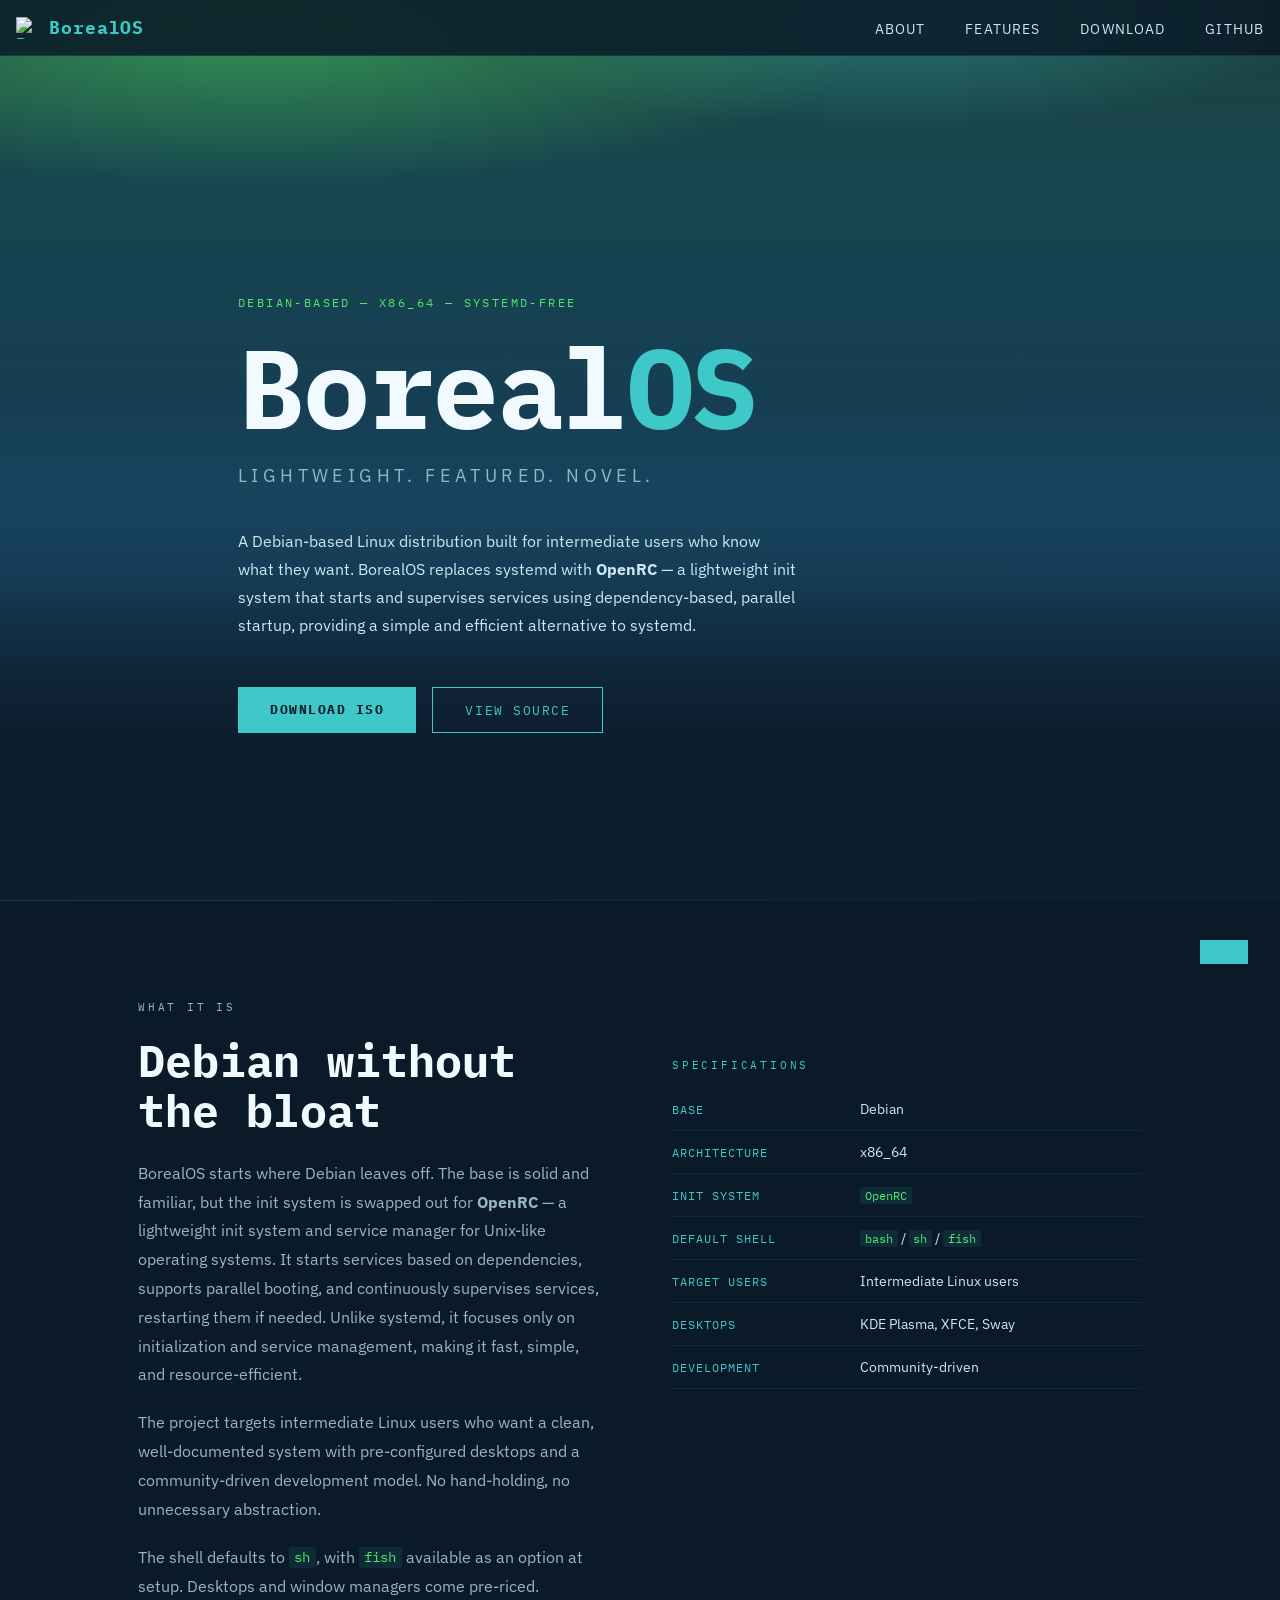
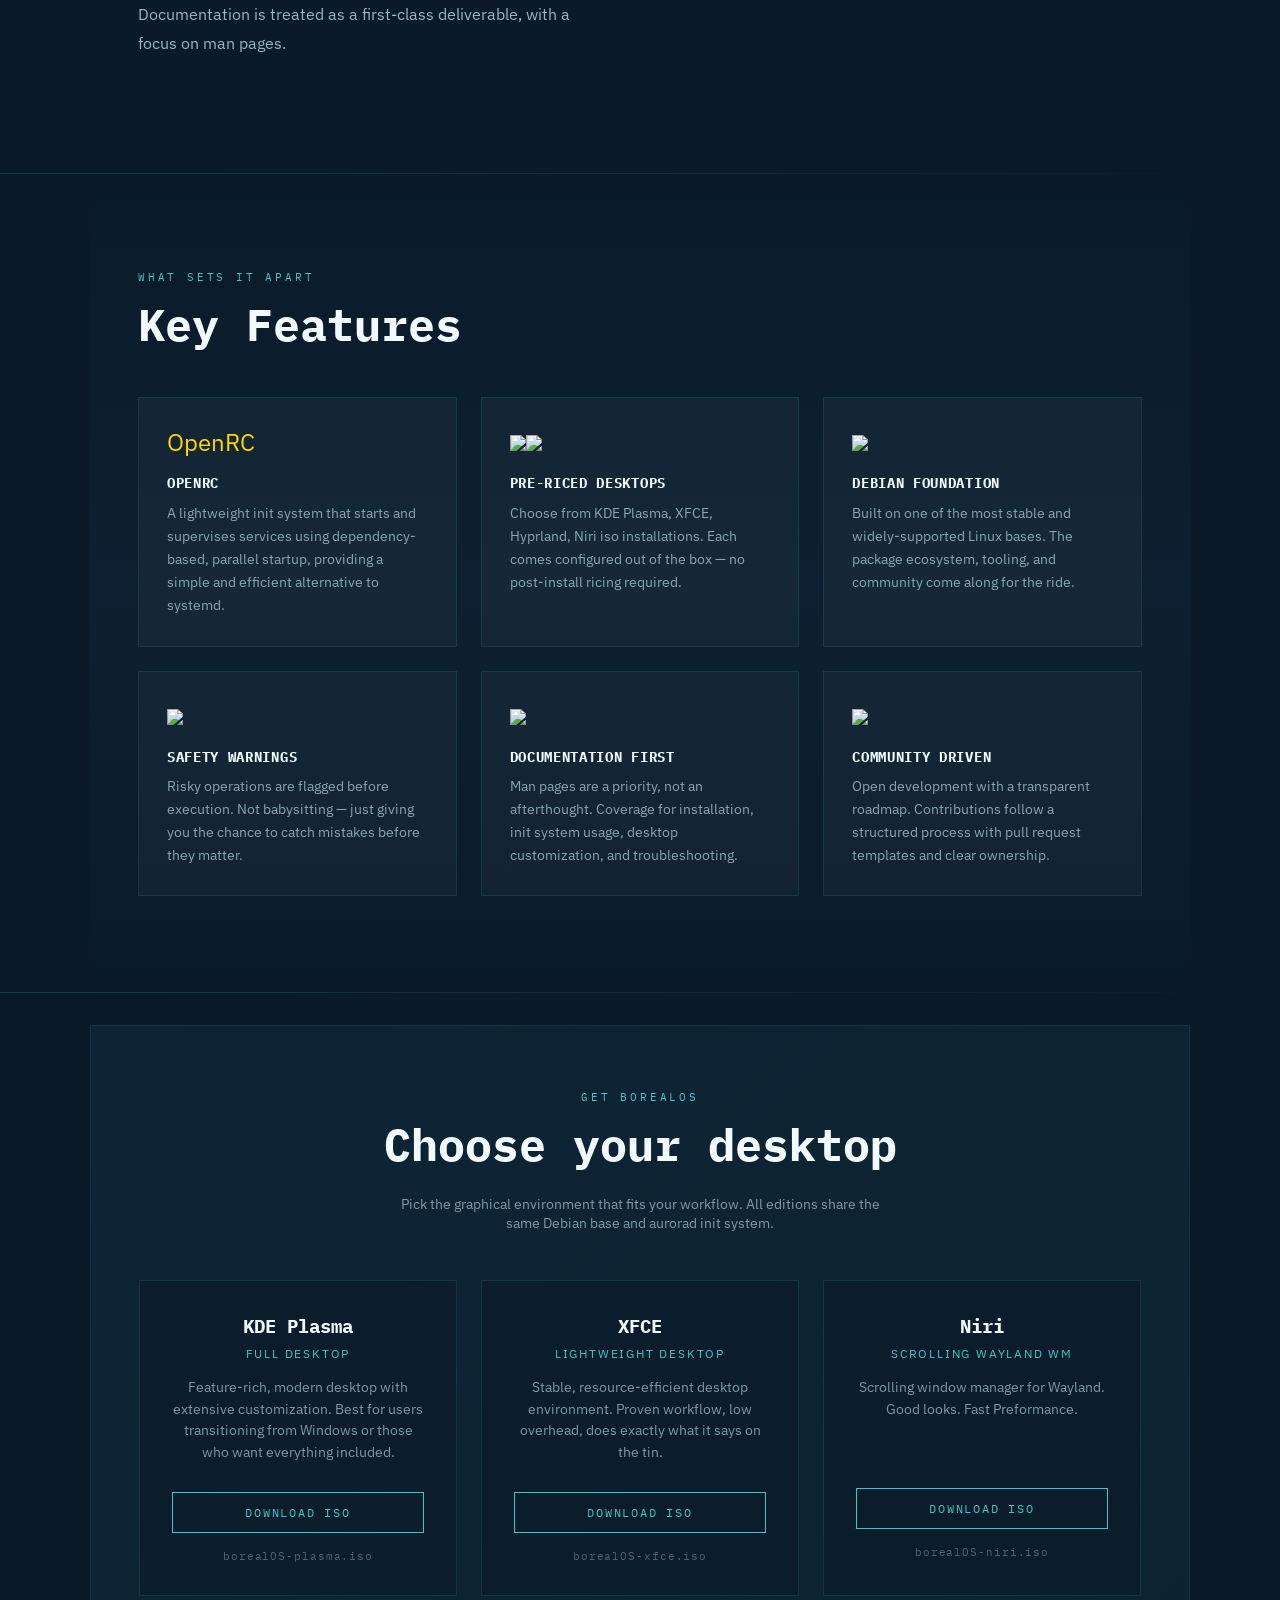
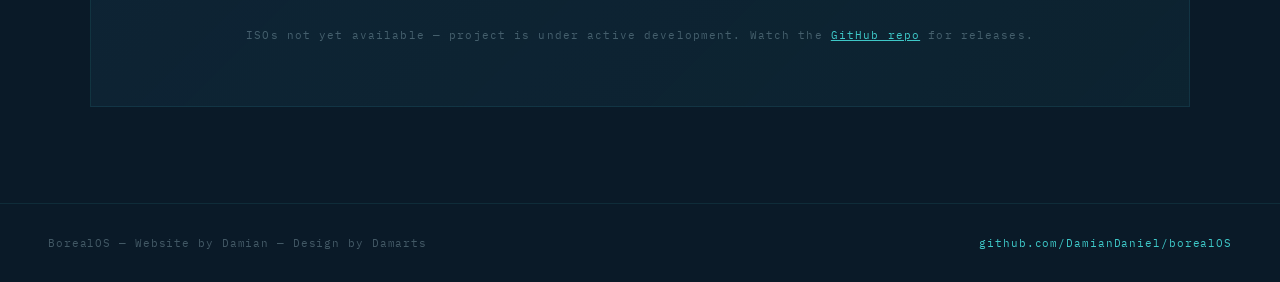
==== src/website/index.html @ f5bd5608 "updated website" ====
<!DOCTYPE html>
<html lang="en">
<head>
<meta charset="UTF-8">
<meta name="viewport" content="width=device-width, initial-scale=1.0">
<title>BorealOS — Lightweight. Featured. Novel.</title>
<link rel="preconnect" href="https://fonts.googleapis.com">
<link href="https://fonts.googleapis.com/css2?family=IBM+Plex+Sans:wght@400;600;700&family=IBM+Plex+Mono:wght@400;700&display=swap" rel="stylesheet">
<style>
  :root {
    --green: #4ee86a;
    --teal: #3ec8c8;
    --sky: #5bbfcf;
    --mid: #2a7a9a;
    --deep: #1a4a6a;
    --darker: #0e2a3e;
    --darkest: #0a1a28;
    --forest: #0d1e2e;
    --text: #cce8f0;
    --white: #f0faff;
  }

  *, *::before, *::after { box-sizing: border-box; margin: 0; padding: 0; }

  html { scroll-behavior: smooth; }

  body {
    background: var(--darkest);
    color: var(--text);
    font-family: 'IBM Plex Sans', sans-serif;
    overflow-x: hidden;
  }

  nav {
    position: fixed;
    top: 0; left: 0; right: 0;
    z-index: 100;
    display: flex;
    justify-content: space-between;
    align-items: center;
    padding: 1rem 1rem;
    background: rgba(10, 26, 40, 0.85);
    backdrop-filter: blur(12px);
    border-bottom: 1px solid rgba(62, 200, 200, 0.15);
  }

  .link {
    color: var(--green)
  }

  .nav-logo {
    display: flex;
    align-items: center;
    gap: 0.7rem;
    font-family: 'IBM Plex Mono', monospace;
    font-size: 1.1rem;
    font-weight: 700;
    color: var(--teal);
    letter-spacing: 0.05em;
    text-decoration: none;
  }

  .nav-logo-svg {
    width: 22px;
    height: 22px;
    flex-shrink: 0;
  }

  .nav-links {
    display: flex;
    gap: 2.5rem;
    list-style: none;
  }

  .nav-links a {
    color: var(--text);
    text-decoration: none;
    font-size: 0.875rem;
    letter-spacing: 0.08em;
    text-transform: uppercase;
    transition: color 0.2s;
  }

  .nav-links a:hover { color: var(--teal); }

  /* HERO */
  .hero {
    position: relative;
    min-height: 100vh;
    display: flex;
    align-items: center;
    overflow: hidden;
  }

  .hero-bg {
    position: absolute;
    inset: 0;
    background:
      linear-gradient(180deg,
        #6ef09030 0%,
        #3ec8c840 20%,
        #2a7a9a60 45%,
        #1a4a6a 65%,
        #0a1a28 100%
      );
  }

  .aurora {
    position: absolute;
    top: 0; left: 0; right: 0;
    height: 45%;
    background:
      radial-gradient(ellipse 80% 60% at 20% 10%, rgba(78, 232, 106, 0.45) 0%, transparent 60%),
      radial-gradient(ellipse 60% 50% at 70% 5%, rgba(62, 200, 200, 0.35) 0%, transparent 55%);
    animation: aurora-shift 8s ease-in-out infinite alternate;
  }

  @keyframes aurora-shift {
    from { transform: translateX(0) scaleX(1); opacity: 0.8; }
    to   { transform: translateX(3%) scaleX(1.04); opacity: 1; }
  }

  .treeline {
    position: absolute;
    bottom: 0; left: 0; right: 0;
    height: 45%;
    background:
      linear-gradient(180deg, transparent 0%, var(--forest) 60%);
  }

  .tree {
    position: absolute;
    bottom: 0;
    width: 0;
    height: 0;
    border-left: solid transparent;
    border-right: solid transparent;
    border-bottom: solid var(--darkest);
    opacity: 0.9;
  }

  .hero-content {
    position: relative;
    z-index: 10;
    padding: 0 3rem;
    max-width: 900px;
    margin: 0 auto;
    width: 100%;
    padding-top: 8rem;
  }

  .hero-eyebrow {
    font-family: 'IBM Plex Mono', monospace;
    font-size: 0.75rem;
    letter-spacing: 0.2em;
    text-transform: uppercase;
    color: var(--green);
    margin-bottom: 1.5rem;
    opacity: 0;
    animation: fade-up 0.8s 0.2s forwards;
  }

  .hero-title {
    font-family: 'IBM Plex Mono', monospace;
    font-size: clamp(3.5rem, 9vw, 7rem);
    font-weight: 700;
    line-height: 0.95;
    color: var(--white);
    letter-spacing: -0.02em;
    margin-bottom: 1.5rem;
    opacity: 0;
    animation: fade-up 0.8s 0.4s forwards;
  }

  .hero-title span { color: var(--teal); }

  .hero-tagline {
    font-size: 1.1rem;
    color: rgba(200, 235, 245, 0.7);
    letter-spacing: 0.25em;
    text-transform: uppercase;
    margin-bottom: 2.5rem;
    opacity: 0;
    animation: fade-up 0.8s 0.6s forwards;
  }

  .hero-desc {
    font-size: 1rem;
    line-height: 1.75;
    color: var(--text);
    max-width: 560px;
    margin-bottom: 3rem;
    opacity: 0;
    animation: fade-up 0.8s 0.8s forwards;
  }

  .hero-ctas {
    display: flex;
    gap: 1rem;
    opacity: 0;
    animation: fade-up 0.8s 1s forwards;
  }

  .btn {
    display: inline-block;
    padding: 0.85rem 2rem;
    font-family: 'IBM Plex Mono', monospace;
    font-size: 0.8rem;
    letter-spacing: 0.12em;
    text-transform: uppercase;
    text-decoration: none;
    border: none;
    cursor: pointer;
    transition: all 0.2s;
  }

  .btn-primary {
    background: var(--teal);
    color: var(--darkest);
    font-weight: 700;
  }

  .btn-primary:hover { background: var(--green); transform: translateY(-2px); }

  .btn-outline {
    background: transparent;
    color: var(--teal);
    border: 1px solid var(--teal);
  }

  .btn-outline:hover { background: rgba(62, 200, 200, 0.1); transform: translateY(-2px); }

  @keyframes fade-up {
    from { opacity: 0; transform: translateY(24px); }
    to   { opacity: 1; transform: translateY(0); }
  }

  /* SECTIONS */
  section {
    padding: 6rem 3rem;
    max-width: 1100px;
    margin: 0 auto;
  }

  .section-label {
    font-family: 'IBM Plex Mono', monospace;
    font-size: 0.7rem;
    letter-spacing: 0.25em;
    text-transform: uppercase;
    color: var(--teal);
    margin-bottom: 1rem;
  }

  h2 {
    font-family: 'IBM Plex Mono', monospace;
    font-size: clamp(1.8rem, 4vw, 2.8rem);
    color: var(--white);
    margin-bottom: 1.5rem;
    line-height: 1.1;
  }

  .section-divider {
    width: 100%;
    height: 1px;
    background: linear-gradient(90deg, var(--teal), transparent);
    opacity: 0.2;
    margin: 0;
  }

  /* ABOUT */
  .about-grid {
    display: grid;
    grid-template-columns: 1fr 1fr;
    gap: 4rem;
    align-items: start;
  }

  .about-text p {
    line-height: 1.8;
    color: rgba(200, 235, 245, 0.75);
    margin-bottom: 1.2rem;
  }

  .spec-table {
    width: 100%;
    border-collapse: collapse;
  }

  .spec-table tr {
    border-bottom: 1px solid rgba(62, 200, 200, 0.1);
  }

  .spec-table td {
    padding: 0.75rem 0;
    font-size: 0.875rem;
  }

  .spec-table td:first-child {
    color: var(--teal);
    font-family: 'IBM Plex Mono', monospace;
    font-size: 0.75rem;
    letter-spacing: 0.08em;
    text-transform: uppercase;
    width: 40%;
  }

  .spec-table td:last-child { color: var(--text); }

  code {
    font-family: 'IBM Plex Mono', monospace;
    background: rgba(62, 200, 200, 0.1);
    padding: 0.1em 0.4em;
    border-radius: 2px;
    font-size: 0.85em;
    color: var(--green);
  }

  /* FEATURES */
  .features-bg {
    background: linear-gradient(180deg, transparent, rgba(26, 74, 106, 0.15), transparent);
  }

  .features-grid {
    display: grid;
    grid-template-columns: repeat(3, 1fr);
    gap: 1.5rem;
    margin-top: 3rem;
  }

  .feature-card {
    background: rgba(255,255,255,0.03);
    border: 1px solid rgba(62, 200, 200, 0.12);
    padding: 1.75rem;
    transition: border-color 0.2s, background 0.2s;
  }

  .feature-card:hover {
    border-color: rgba(62, 200, 200, 0.35);
    background: rgba(62, 200, 200, 0.05);
  }

  .feature-icon {
    font-size: 1.5rem;
    margin-bottom: 1rem;
  }

  .feature-card h3 {
    font-family: 'IBM Plex Mono', monospace;
    font-size: 0.85rem;
    color: var(--white);
    margin-bottom: 0.6rem;
    letter-spacing: 0.05em;
    text-transform: uppercase;
  }

  .feature-card p {
    font-size: 0.875rem;
    line-height: 1.65;
    color: rgba(200, 235, 245, 0.65);
  }

  /* DOWNLOAD */
  .download-section {
    background: linear-gradient(135deg, rgba(26, 74, 106, 0.2) 0%, rgba(62, 200, 200, 0.05) 100%);
    border: 1px solid rgba(62, 200, 200, 0.1);
    padding: 4rem 3rem;
    max-width: 1100px;
    margin: 0 auto 6rem;
  }

  .download-header {
    text-align: center;
    margin-bottom: 3rem;
  }

  .download-options {
    display: grid;
    grid-template-columns: repeat(3, 1fr);
    gap: 1.5rem;
  }

  .iso-card {
    background: rgba(10, 26, 40, 0.6);
    border: 1px solid rgba(62, 200, 200, 0.15);
    padding: 2rem;
    text-align: center;
    cursor: pointer;
    transition: all 0.25s;
    position: relative;
    overflow: hidden;
  }

  .iso-card::before {
    content: '';
    position: absolute;
    inset: 0;
    background: linear-gradient(135deg, rgba(62, 200, 200, 0.05), transparent);
    opacity: 0;
    transition: opacity 0.25s;
  }

  .iso-card:hover { border-color: var(--teal); transform: translateY(-4px); }
  .iso-card:hover::before { opacity: 1; }

  .iso-name {
    font-family: 'IBM Plex Mono', monospace;
    font-size: 1.2rem;
    font-weight: 700;
    color: var(--white);
    margin-bottom: 0.5rem;
  }

  .iso-type {
    font-size: 0.75rem;
    letter-spacing: 0.15em;
    text-transform: uppercase;
    color: var(--teal);
    margin-bottom: 1rem;
  }

  .iso-desc {
    font-size: 0.85rem;
    line-height: 1.6;
    color: rgba(200, 235, 245, 0.6);
    margin-bottom: 1.75rem;
  }

  .iso-meta {
    font-family: 'IBM Plex Mono', monospace;
    font-size: 0.7rem;
    color: rgba(200, 235, 245, 0.35);
    margin-top: 1rem;
    letter-spacing: 0.08em;
  }

  .download-btn {
    display: block;
    width: 100%;
    padding: 0.75rem;
    background: transparent;
    border: 1px solid var(--teal);
    color: var(--teal);
    font-family: 'IBM Plex Mono', monospace;
    font-size: 0.75rem;
    letter-spacing: 0.15em;
    text-transform: uppercase;
    cursor: pointer;
    transition: all 0.2s;
  }

  .download-btn:hover {
    background: var(--teal);
    color: var(--darkest);
  }

  .notice {
    text-align: center;
    margin-top: 2rem;
    font-family: 'IBM Plex Mono', monospace;
    font-size: 0.7rem;
    color: rgba(200, 235, 245, 0.3);
    letter-spacing: 0.1em;
  }

  /* FOOTER */
  footer {
    border-top: 1px solid rgba(62, 200, 200, 0.1);
    padding: 2rem 3rem;
    display: flex;
    justify-content: space-between;
    align-items: center;
  }

  footer p {
    font-family: 'IBM Plex Mono', monospace;
    font-size: 0.7rem;
    color: rgba(200, 235, 245, 0.3);
    letter-spacing: 0.08em;
  }

  footer a {
    color: var(--teal);
    text-decoration: none;
  }

  footer a:hover { color: var(--green); }

  /* TOAST */
  .toast {
    position: fixed;
    bottom: 2rem;
    right: 2rem;
    background: var(--teal);
    color: var(--darkest);
    font-family: 'IBM Plex Mono', monospace;
    font-size: 0.8rem;
    padding: 0.75rem 1.5rem;
    font-weight: 700;
    transform: translateY(6rem);
    transition: transform 0.3s;
    z-index: 200;
  }

  .toast.show { transform: translateY(0); }

  @media (max-width: 768px) {
    nav { padding: 1rem 1.5rem; }
    .nav-links { display: none; }
    .hero-content { padding: 0 1.5rem; padding-top: 7rem; }
    section { padding: 4rem 1.5rem; }
    .about-grid { grid-template-columns: 1fr; gap: 2rem; }
    .features-grid { grid-template-columns: 1fr; }
    .download-options { grid-template-columns: 1fr; }
    .download-section { padding: 3rem 1.5rem; margin: 0 1.5rem 4rem; }
    footer { flex-direction: column; gap: 1rem; text-align: center; }
  }
</style>
</head>
<body>

<nav>
  <a href="#" class="nav-logo">
    <img class="nav-logo-svg" src="img/boreal.svg" alt="BorealOS logo">
    BorealOS
  </a>
  <ul class="nav-links">
    <li><a href="#about">About</a></li>
    <li><a href="#features">Features</a></li>
    <li><a href="#download">Download</a></li>
    <li><a href="https://github.com/DamianDaniel/borealOS" target="_blank">GitHub</a></li>
  </ul>
</nav>

<div class="hero">
  <div class="hero-bg"></div>
  <div class="aurora"></div>
  <div class="treeline"></div>

  <div class="hero-content">
    <p class="hero-eyebrow">Debian-based &mdash; x86_64 &mdash; systemd-free</p>
    <h1 class="hero-title">Boreal<span>OS</span></h1>
    <p class="hero-tagline">Lightweight. Featured. Novel.</p>
    <p class="hero-desc">
      A Debian-based Linux distribution built for intermediate users who know what they want.
      BorealOS replaces systemd with <strong>OpenRC</strong> &mdash; a lightweight init system that starts and supervises services using dependency-based, parallel startup, providing a simple and efficient alternative to systemd.
    </p>
    <div class="hero-ctas">
      <a href="#download" class="btn btn-primary">Download ISO</a>
      <a href="https://github.com/DamianDaniel/borealOS" target="_blank" class="btn btn-outline">View Source</a>
    </div>
  </div>
</div>

<div class="section-divider"></div>

<section id="about">
  <div class="about-grid">
    <div class="about-text">
      <p class="section-label">What it is</p>
      <h2>Debian without the bloat</h2>
      <p>
        BorealOS starts where Debian leaves off. The base is solid and familiar, but the init system is swapped out for <strong>OpenRC</strong> &mdash; a lightweight init system and service manager for Unix-like operating systems. It starts services based on dependencies, supports parallel booting, and continuously supervises services, restarting them if needed. Unlike systemd, it focuses only on initialization and service management, making it fast, simple, and resource-efficient.
      </p>
      <p>
        The project targets intermediate Linux users who want a clean, well-documented system with pre-configured desktops and a community-driven development model. No hand-holding, no unnecessary abstraction.
      </p>
      <p>
        The shell defaults to <code>sh</code>, with <code>fish</code> available as an option at setup. Desktops and window managers come pre-riced. Documentation is treated as a first-class deliverable, with a focus on man pages.
      </p>
    </div>
    <div style="padding-top: 13%;">
      <p class="section-label">Specifications</p>
      <table class="spec-table">
        <tr><td>Base</td><td>Debian</td></tr>
        <tr><td>Architecture</td><td>x86_64</td></tr>
        <tr><td>Init System</td><td><code>OpenRC</code></td></tr>
        <tr><td>Default Shell</td><td><code>bash</code> / <code>sh</code> / <code>fish</code></td></tr>
        <tr><td>Target Users</td><td>Intermediate Linux users</td></tr>
        <tr><td>Desktops</td><td>KDE Plasma, XFCE, Sway</td></tr>
        <tr><td>Development</td><td>Community-driven</td></tr>
      </table>
    </div>
  </div>
</section>

<div class="section-divider"></div>

<section id="features" class="features-bg">
  <p class="section-label">What sets it apart</p>
  <h2>Key Features</h2>
  <div class="features-grid">
    <div class="feature-card">
      <div class="feature-icon" style="color: gold;">OpenRC</div>
      <h3>OpenRC</h3>
      <p>A lightweight init system that starts and supervises services using dependency-based, parallel startup, providing a simple and efficient alternative to systemd.</p>
    </div>
    <div class="feature-card">
      <div class="feature-icon"><img width="15%" src="img/kde-logo.png"><img width="25%" src="img/xfce-logo.png"></div>
      <h3>Pre-riced Desktops</h3>
      <p>Choose from KDE Plasma, XFCE, Hyprland, Niri iso installations. Each comes configured out of the box &mdash; no post-install ricing required.</p>
    </div>
    <div class="feature-card">
      <div class="feature-icon"><img width="13.5%" src="img/debian.png"></div>
      <h3>Debian Foundation</h3>
      <p>Built on one of the most stable and widely-supported Linux bases. The package ecosystem, tooling, and community come along for the ride.</p>
    </div>
    <div class="feature-card">
      <div class="feature-icon"><img width="20%" src="img/security-icon.png"></div>
      <h3>Safety Warnings</h3>
      <p>Risky operations are flagged before execution. Not babysitting &mdash; just giving you the chance to catch mistakes before they matter.</p>
    </div>
    <div class="feature-card">
      <div class="feature-icon"><img width="20%" src="img/docu-icon.png""></div>
      <h3>Documentation First</h3>
      <p>Man pages are a priority, not an afterthought. Coverage for installation, init system usage, desktop customization, and troubleshooting.</p>
    </div>
    <div class="feature-card">
      <div class="feature-icon"><img width="25%" src="img/community-icon.png"></div>
      <h3>Community Driven</h3>
      <p>Open development with a transparent roadmap. Contributions follow a structured process with pull request templates and clear ownership.</p>
    </div>
  </div>
</section>

<div class="section-divider"></div>

<div id="download" style="padding-top: 2rem;">
  <div class="download-section">
    <div class="download-header">
      <p class="section-label">Get BorealOS</p>
      <h2>Choose your desktop</h2>
      <p style="color: rgba(200,235,245,0.6); font-size: 0.9rem; max-width: 500px; margin: 0 auto;">Pick the graphical environment that fits your workflow. All editions share the same Debian base and aurorad init system.</p>
    </div>
    <div class="download-options">
      <div class="iso-card">
        <div class="iso-name">KDE Plasma</div>
        <div class="iso-type">Full Desktop</div>
        <p class="iso-desc">Feature-rich, modern desktop with extensive customization. Best for users transitioning from Windows or those who want everything included.</p>
        <button class="download-btn" onclick="triggerDownload('kde')">Download ISO</button>
        <p class="iso-meta">borealOS-plasma.iso</p>
      </div>
      <div class="iso-card">
        <div class="iso-name">XFCE</div>
        <div class="iso-type">Lightweight Desktop</div>
        <p class="iso-desc">Stable, resource-efficient desktop environment. Proven workflow, low overhead, does exactly what it says on the tin.</p>
        <button class="download-btn" onclick="triggerDownload('xfce')">Download ISO</button>
        <p class="iso-meta">borealOS-xfce.iso</p>
      </div>
      <div class="iso-card">
        <div class="iso-name">Niri</div>
        <div class="iso-type">Scrolling Wayland WM</div>
        <p class="iso-desc">Scrolling window manager for Wayland. Good looks. Fast Preformance.</p><br><br>
        <button class="download-btn" onclick="triggerDownload('niri')">Download ISO</button>
        <p class="iso-meta">borealOS-niri.iso</p>
      </div>
    </div>
    <p class="notice">ISOs not yet available &mdash; project is under active development. Watch the <a href="https://github.com/DamianDaniel/borealOS" target="_blank" style="color: var(--teal);">GitHub repo</a> for releases.</p>
  </div>
</div>

<footer>
  <p>BorealOS &mdash; Website by Damian &mdash; Design by Damarts</p>
  <p><a href="https://github.com/DamianDaniel/borealOS" target="_blank">github.com/DamianDaniel/borealOS</a></p>
</footer>

<div class="toast" id="toast"></div>

<script>
  const isoMap = {
    kde:  { name: 'KDE Plasma', file: 'borealOS-plasma.iso' },
    xfce: { name: 'XFCE',       file: 'borealOS-xfce.iso'   },
    sway: { name: 'Sway',       file: 'borealOS-sway.iso'   },
  };

  function triggerDownload(variant) {
    const iso = isoMap[variant];
    const toast = document.getElementById('toast');
    toast.textContent = iso.name + ' — not yet released';
    toast.classList.add('show');
    setTimeout(() => toast.classList.remove('show'), 3000);
  }
</script>

</body>
</html>
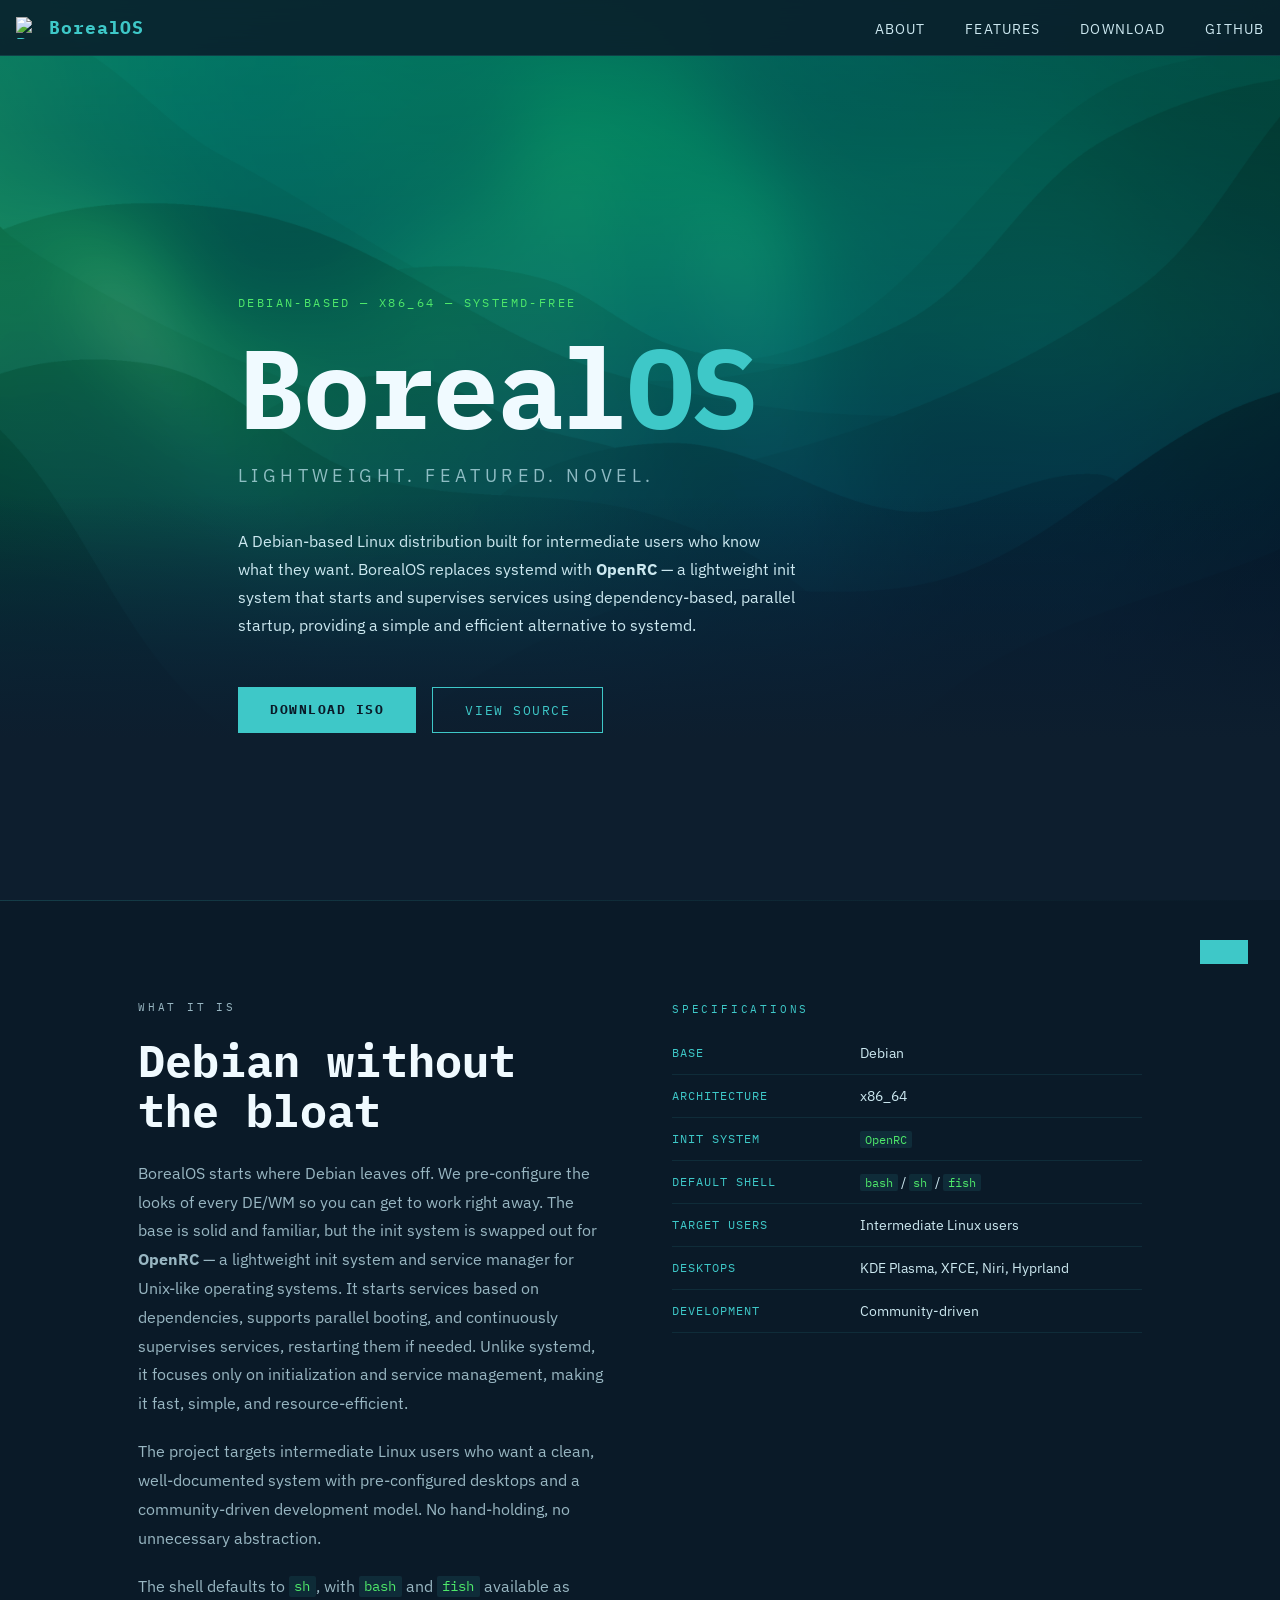
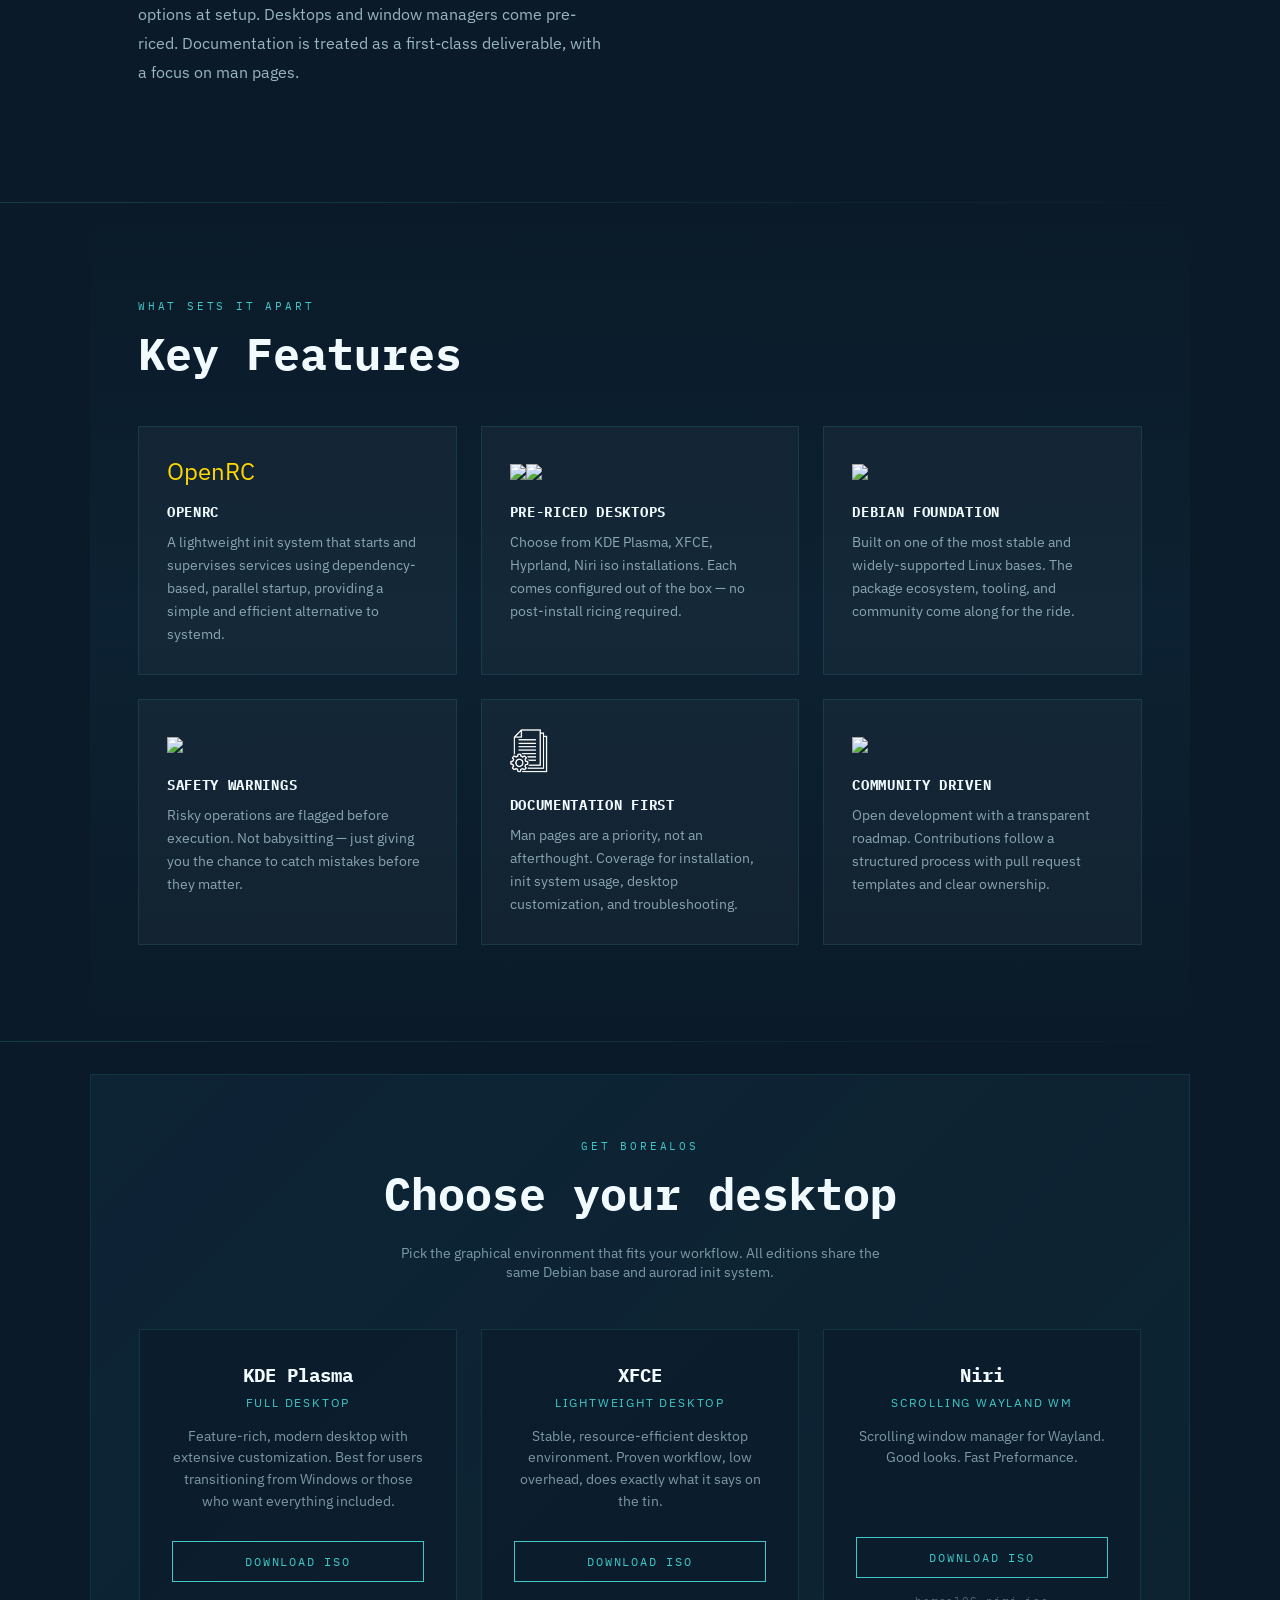
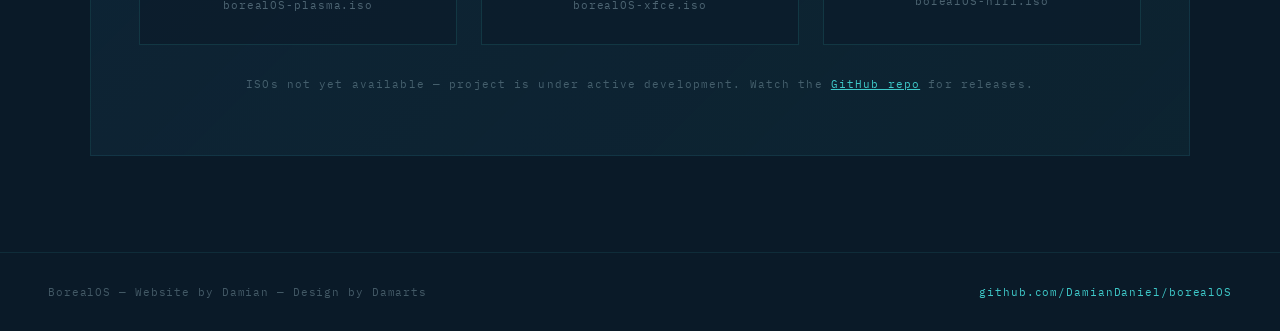
==== commit efba36ec: "added website background and updated webstie accordingly. Updated info on the website." ====
--- a/src/website/index.html
+++ b/src/website/index.html
@@ -83,7 +83,7 @@
 
   .nav-links a:hover { color: var(--teal); }
 
-  /* HERO */
+
   .hero {
     position: relative;
     min-height: 100vh;
@@ -95,14 +95,19 @@
   .hero-bg {
     position: absolute;
     inset: 0;
-    background:
-      linear-gradient(180deg,
-        #6ef09030 0%,
-        #3ec8c840 20%,
-        #2a7a9a60 45%,
-        #1a4a6a 65%,
-        #0a1a28 100%
-      );
+
+
+    background-image:
+      linear-gradient(
+      180deg,
+        rgba(10, 26, 40, 0.15),
+        rgba(10, 26, 40, 0.45)
+      ),
+      url("img/backgrnd.png");
+
+    background-size: cover;
+    background-position: center;
+    background-repeat: no-repeat;
   }
 
   .aurora {
@@ -533,7 +538,7 @@
 
 <div class="hero">
   <div class="hero-bg"></div>
-  <div class="aurora"></div>
+<!--  <div class="aurora"></div>-->
   <div class="treeline"></div>
 
   <div class="hero-content">
@@ -558,17 +563,17 @@
     <div class="about-text">
       <p class="section-label">What it is</p>
       <h2>Debian without the bloat</h2>
-      <p>
-        BorealOS starts where Debian leaves off. The base is solid and familiar, but the init system is swapped out for <strong>OpenRC</strong> &mdash; a lightweight init system and service manager for Unix-like operating systems. It starts services based on dependencies, supports parallel booting, and continuously supervises services, restarting them if needed. Unlike systemd, it focuses only on initialization and service management, making it fast, simple, and resource-efficient.
+      <p> 
+        BorealOS starts where Debian leaves off. We pre-configure the looks of every DE/WM so you can get to work right away. The base is solid and familiar, but the init system is swapped out for <strong>OpenRC</strong> &mdash; a lightweight init system and service manager for Unix-like operating systems. It starts services based on dependencies, supports parallel booting, and continuously supervises services, restarting them if needed. Unlike systemd, it focuses only on initialization and service management, making it fast, simple, and resource-efficient.
       </p>
       <p>
         The project targets intermediate Linux users who want a clean, well-documented system with pre-configured desktops and a community-driven development model. No hand-holding, no unnecessary abstraction.
       </p>
       <p>
-        The shell defaults to <code>sh</code>, with <code>fish</code> available as an option at setup. Desktops and window managers come pre-riced. Documentation is treated as a first-class deliverable, with a focus on man pages.
+        The shell defaults to <code>sh</code>, with <code>bash</code> and <code>fish</code> available as options at setup. Desktops and window managers come pre-riced. Documentation is treated as a first-class deliverable, with a focus on man pages.
       </p>
     </div>
-    <div style="padding-top: 13%;">
+    <div style="padding-top: 1%;">
       <p class="section-label">Specifications</p>
       <table class="spec-table">
         <tr><td>Base</td><td>Debian</td></tr>
@@ -576,7 +581,7 @@
         <tr><td>Init System</td><td><code>OpenRC</code></td></tr>
         <tr><td>Default Shell</td><td><code>bash</code> / <code>sh</code> / <code>fish</code></td></tr>
         <tr><td>Target Users</td><td>Intermediate Linux users</td></tr>
-        <tr><td>Desktops</td><td>KDE Plasma, XFCE, Sway</td></tr>
+        <tr><td>Desktops</td><td>KDE Plasma, XFCE, Niri, Hyprland</td></tr>
         <tr><td>Development</td><td>Community-driven</td></tr>
       </table>
     </div>
@@ -610,7 +615,7 @@
       <p>Risky operations are flagged before execution. Not babysitting &mdash; just giving you the chance to catch mistakes before they matter.</p>
     </div>
     <div class="feature-card">
-      <div class="feature-icon"><img width="20%" src="img/docu-icon.png""></div>
+      <div class="feature-icon"><img width="15%" src="img/docu-icon.png""></div>
       <h3>Documentation First</h3>
       <p>Man pages are a priority, not an afterthought. Coverage for installation, init system usage, desktop customization, and troubleshooting.</p>
     </div>
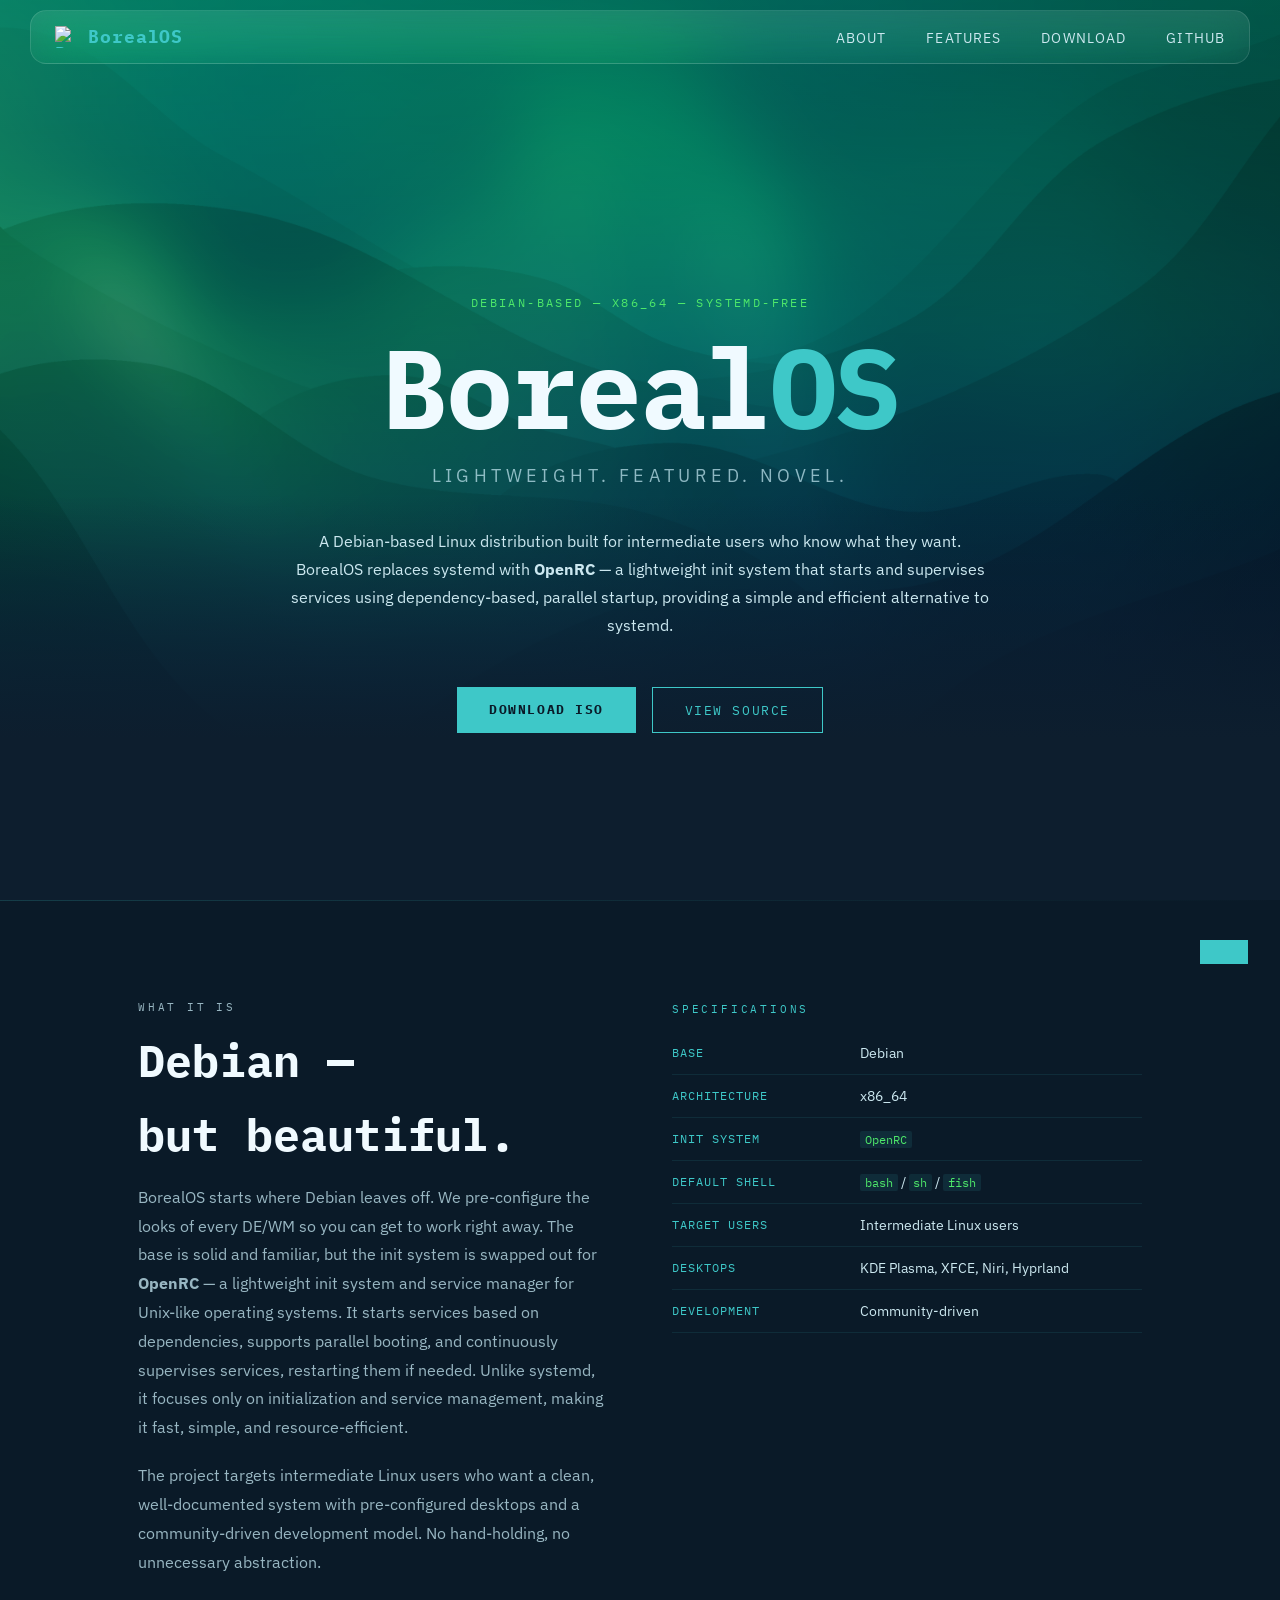
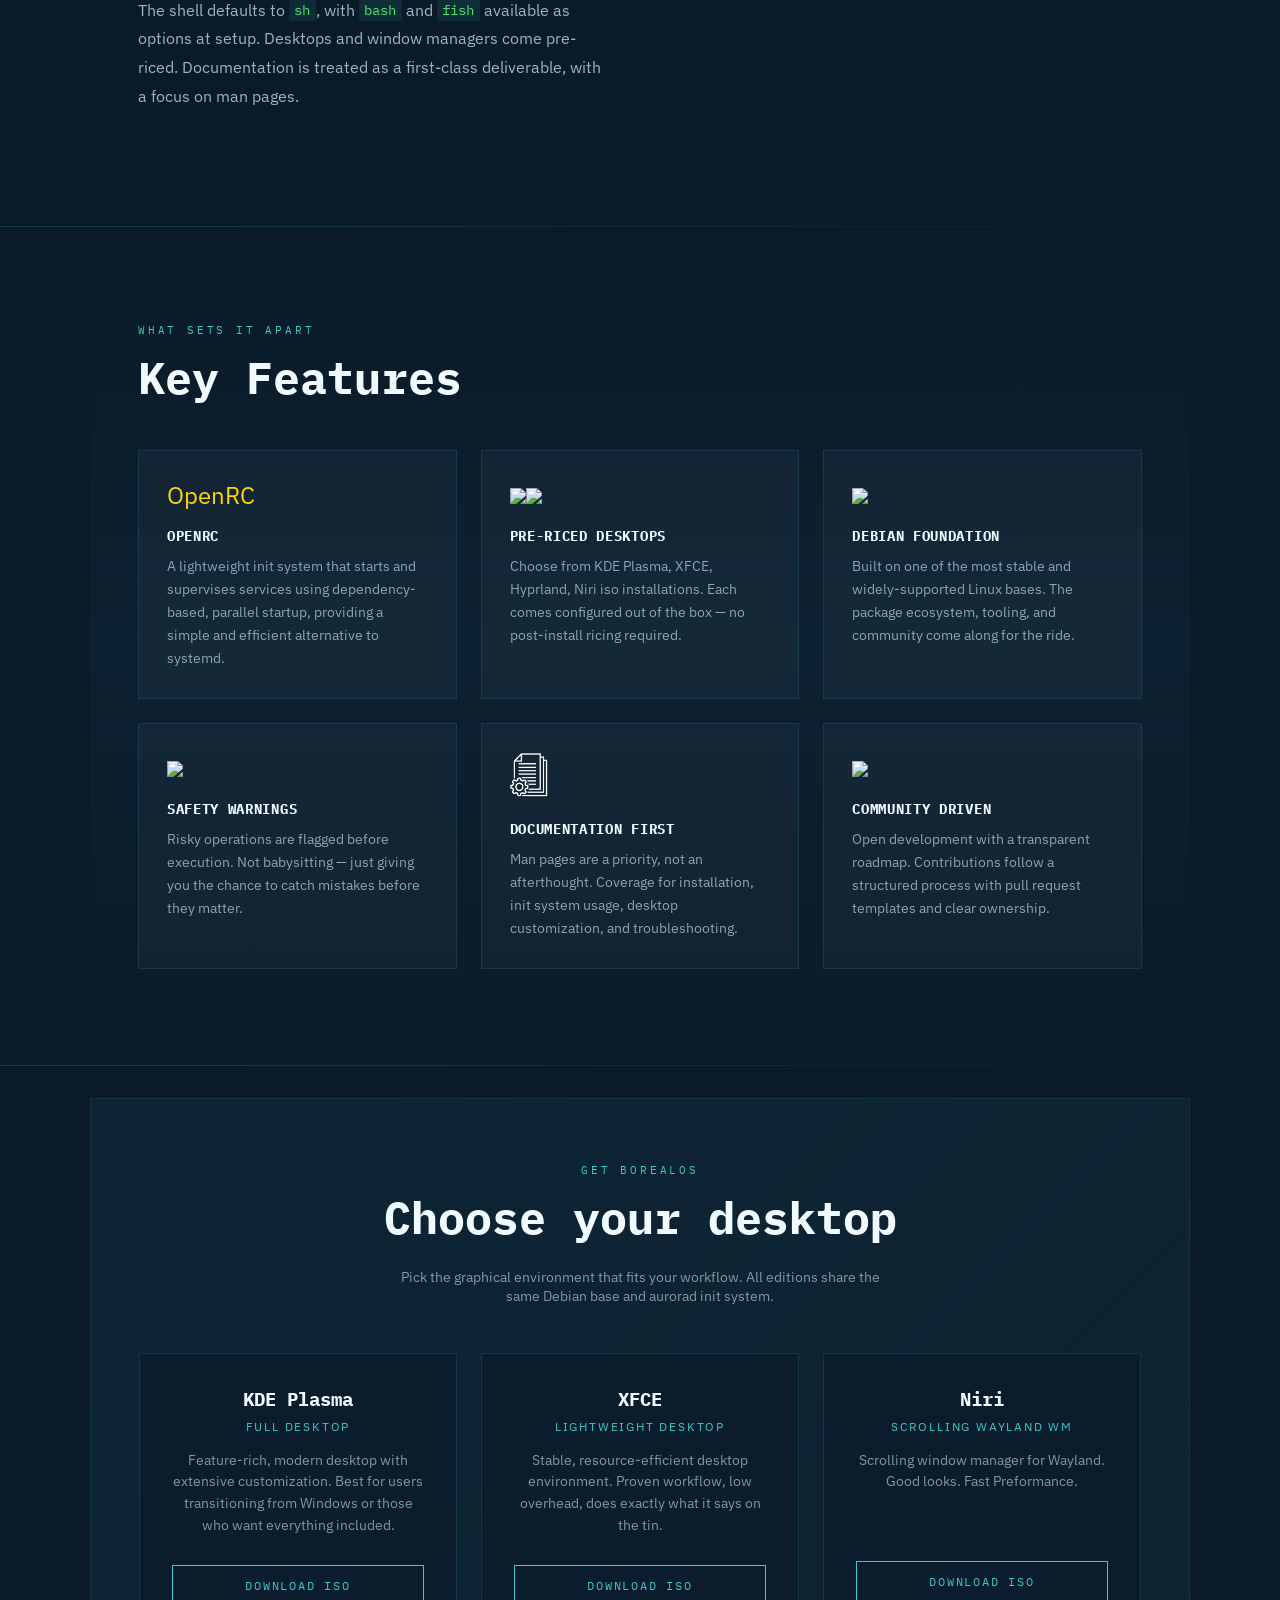
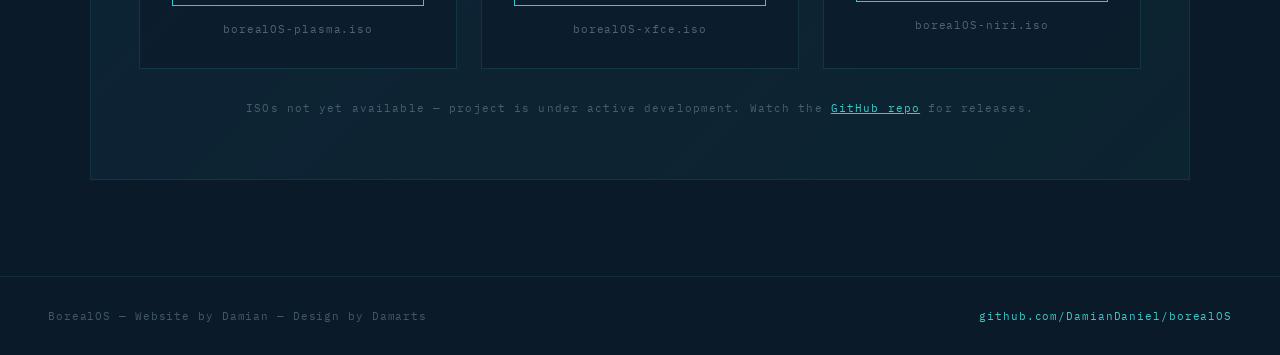
==== commit c628f9c3: "added boreal logo in .ico format, updated website: transparent navbar, centered text. added webmanif" ====
--- a/src/website/index.html
+++ b/src/website/index.html
@@ -6,6 +6,12 @@
 <title>BorealOS — Lightweight. Featured. Novel.</title>
 <link rel="preconnect" href="https://fonts.googleapis.com">
 <link href="https://fonts.googleapis.com/css2?family=IBM+Plex+Sans:wght@400;600;700&family=IBM+Plex+Mono:wght@400;700&display=swap" rel="stylesheet">
+<link rel="icon" href="img/boreal.svg" type="image/svg+xml">
+<link rel="alternate icon" href="img/boreal.png" type="image/png">
+<link rel="icon" href="img/boreal.ico">
+<link rel="apple-touch-icon" href="img/boreal.png">
+<meta name="theme-color" content="#4ee86a">
+
 <style>
   :root {
     --green: #4ee86a;
@@ -31,18 +37,46 @@
     overflow-x: hidden;
   }
 
-  nav {
-    position: fixed;
-    top: 0; left: 0; right: 0;
-    z-index: 100;
-    display: flex;
-    justify-content: space-between;
-    align-items: center;
-    padding: 1rem 1rem;
-    background: rgba(10, 26, 40, 0.85);
-    backdrop-filter: blur(12px);
-    border-bottom: 1px solid rgba(62, 200, 200, 0.15);
-  }
+nav {
+  position: fixed;
+
+  top: 10px;
+  left: 30px;
+  right: 30px;  
+
+  z-index: 100;
+
+  display: flex;
+  justify-content: space-between;
+  align-items: center;
+
+  padding: 0.9rem 1.5rem;
+
+  background:
+    linear-gradient(
+      180deg,
+      rgba(255,255,255,0.10),
+      rgba(255,255,255,0.03)
+    );
+
+  backdrop-filter: blur(22px) saturate(180%);
+  -webkit-backdrop-filter: blur(22px) saturate(180%);
+
+  border: 1px solid rgba(255,255,255,0.12);
+
+  border-radius: 16px;
+
+  box-shadow: none;
+}
+
+.nav-links a:hover {
+  color: var(--white);
+  text-shadow: 0 0 12px rgba(62,200,200,0.6);
+}
+
+.nav-logo {
+  color: rgba(240,250,255,0.95);
+}
 
   .link {
     color: var(--green)
@@ -144,15 +178,23 @@
     opacity: 0.9;
   }
 
-  .hero-content {
-    position: relative;
-    z-index: 10;
-    padding: 0 3rem;
-    max-width: 900px;
-    margin: 0 auto;
-    width: 100%;
-    padding-top: 8rem;
-  }
+.hero-content {
+  position: relative;
+  z-index: 10;
+
+  width: 100%;
+  max-width: 900px;
+
+  margin: 0 auto;
+
+  padding: 8rem 3rem 0;
+
+  display: flex;
+  flex-direction: column;
+  align-items: center;
+
+  text-align: center;
+}
 
   .hero-eyebrow {
     font-family: 'IBM Plex Mono', monospace;
@@ -188,16 +230,18 @@
     opacity: 0;
     animation: fade-up 0.8s 0.6s forwards;
   }
-
-  .hero-desc {
-    font-size: 1rem;
-    line-height: 1.75;
-    color: var(--text);
-    max-width: 560px;
-    margin-bottom: 3rem;
-    opacity: 0;
-    animation: fade-up 0.8s 0.8s forwards;
-  }
+.hero-desc {
+  font-size: 1rem;
+  line-height: 1.75;
+  color: var(--text);
+
+  max-width: 700px;
+
+  margin-bottom: 3rem;
+
+  opacity: 0;
+  animation: fade-up 0.8s 0.8s forwards;
+}
 
   .hero-ctas {
     display: flex;
@@ -538,7 +582,6 @@
 
 <div class="hero">
   <div class="hero-bg"></div>
-<!--  <div class="aurora"></div>-->
   <div class="treeline"></div>
 
   <div class="hero-content">
@@ -562,7 +605,8 @@
   <div class="about-grid">
     <div class="about-text">
       <p class="section-label">What it is</p>
-      <h2>Debian without the bloat</h2>
+      <h2>Debian &mdash;</h2>
+      <h2>but beautiful.</h2>
       <p> 
         BorealOS starts where Debian leaves off. We pre-configure the looks of every DE/WM so you can get to work right away. The base is solid and familiar, but the init system is swapped out for <strong>OpenRC</strong> &mdash; a lightweight init system and service manager for Unix-like operating systems. It starts services based on dependencies, supports parallel booting, and continuously supervises services, restarting them if needed. Unlike systemd, it focuses only on initialization and service management, making it fast, simple, and resource-efficient.
       </p>
